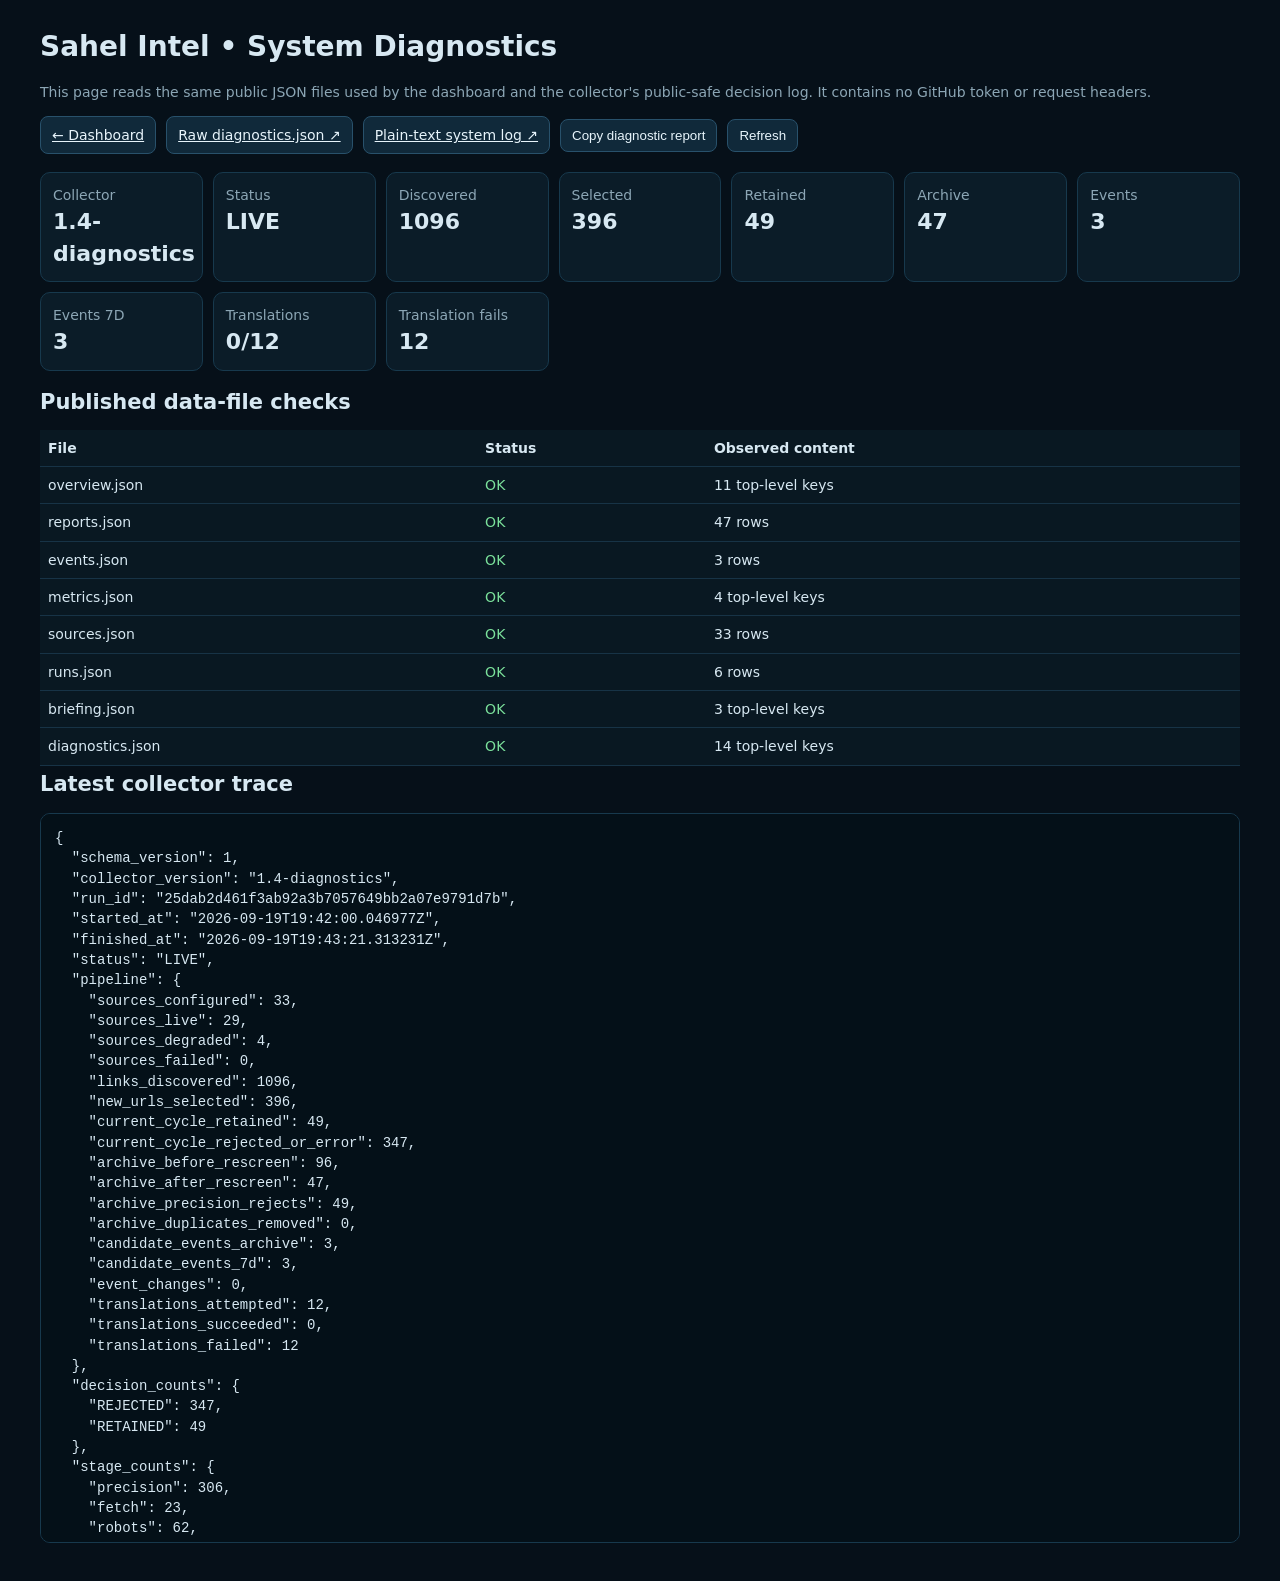
==== diagnostics.html @ 3142cd82 "Update Sahel Intel live dashboard" ====
<!doctype html>
<html lang="en">
<head>
  <meta charset="utf-8">
  <meta name="viewport" content="width=device-width,initial-scale=1">
  <title>Sahel Intel Diagnostics</title>
  <style>
    body{margin:0;background:#061019;color:#d7e8f2;font:14px/1.45 system-ui,-apple-system,Segoe UI,sans-serif}
    main{max-width:1200px;margin:auto;padding:24px}
    h1,h2{margin:.2rem 0 .8rem} a{color:#8ed0ff}
    .top{display:flex;gap:10px;flex-wrap:wrap;align-items:center;margin-bottom:18px}
    button,.pill{background:#10293a;color:#e7f4fb;border:1px solid #28516b;border-radius:8px;padding:8px 11px}
    button{cursor:pointer}.grid{display:grid;grid-template-columns:repeat(auto-fit,minmax(150px,1fr));gap:10px;margin:16px 0}
    .card{background:#0b1c28;border:1px solid #17394d;border-radius:10px;padding:12px}.card span{display:block;color:#8ca6b5}.card strong{font-size:22px}
    table{width:100%;border-collapse:collapse;background:#091822}th,td{text-align:left;padding:8px;border-bottom:1px solid #173346;vertical-align:top}
    pre{white-space:pre-wrap;overflow-wrap:anywhere;background:#041018;border:1px solid #17394d;padding:14px;border-radius:10px;max-height:700px;overflow:auto}
    .ok{color:#7be09b}.bad{color:#ff8a8a}.muted{color:#8ca6b5}
  </style>
</head>
<body><main>
  <h1>Sahel Intel • System Diagnostics</h1>
  <p class="muted">This page reads the same public JSON files used by the dashboard and the collector's public-safe decision log. It contains no GitHub token or request headers.</p>
  <div class="top">
    <a class="pill" href="./">← Dashboard</a>
    <a class="pill" href="./data/diagnostics.json" target="_blank">Raw diagnostics.json ↗</a>
    <a class="pill" href="./data/system_log.txt" target="_blank">Plain-text system log ↗</a>
    <button id="copy">Copy diagnostic report</button>
    <button id="refresh">Refresh</button>
  </div>
  <div id="summary" class="grid"></div>
  <h2>Published data-file checks</h2>
  <table><thead><tr><th>File</th><th>Status</th><th>Observed content</th></tr></thead><tbody id="checks"></tbody></table>
  <h2>Latest collector trace</h2>
  <pre id="raw">Loading…</pre>
<script>
const files=['overview','reports','events','metrics','sources','runs','briefing','diagnostics'];
const esc=s=>String(s??'').replace(/[&<>'"]/g,c=>({'&':'&amp;','<':'&lt;','>':'&gt;',"'":'&#39;','"':'&quot;'}[c]));
let report='';
async function load(){
  const ts=Date.now();
  const results=await Promise.all(files.map(async name=>{
    try{
      const r=await fetch(`./data/${name}.json?ts=${ts}`,{cache:'no-store'});
      if(!r.ok)throw new Error(`HTTP ${r.status}`);
      const j=await r.json();
      const size=Array.isArray(j)?`${j.length} rows`:typeof j==='object'?`${Object.keys(j).length} top-level keys`:typeof j;
      return {name,ok:true,size,data:j};
    }catch(e){return {name,ok:false,size:e.message,data:null}}
  }));
  document.getElementById('checks').innerHTML=results.map(x=>`<tr><td>${esc(x.name)}.json</td><td class="${x.ok?'ok':'bad'}">${x.ok?'OK':'FAILED'}</td><td>${esc(x.size)}</td></tr>`).join('');
  const d=results.find(x=>x.name==='diagnostics')?.data;
  if(d){
    const p=d.pipeline||{};
    document.getElementById('summary').innerHTML=[
      ['Collector',d.collector_version],['Status',d.status],['Discovered',p.links_discovered],['Selected',p.new_urls_selected],
      ['Retained',p.current_cycle_retained],['Archive',p.archive_after_rescreen],['Events',p.candidate_events_archive],
      ['Events 7D',p.candidate_events_7d],['Translations',`${p.translations_succeeded}/${p.translations_attempted}`],
      ['Translation fails',p.translations_failed]
    ].map(([k,v])=>`<div class="card"><span>${esc(k)}</span><strong>${esc(v??'—')}</strong></div>`).join('');
    report=JSON.stringify(d,null,2);
    document.getElementById('raw').textContent=report;
  } else {
    report=results.map(x=>`${x.name}: ${x.ok?'OK':'FAILED '+x.size}`).join('\n');
    document.getElementById('raw').textContent=report;
  }
}
document.getElementById('copy').onclick=async()=>{await navigator.clipboard.writeText(report);document.getElementById('copy').textContent='Copied';setTimeout(()=>document.getElementById('copy').textContent='Copy diagnostic report',1200)};
document.getElementById('refresh').onclick=load;
load();
</script></main></body></html>
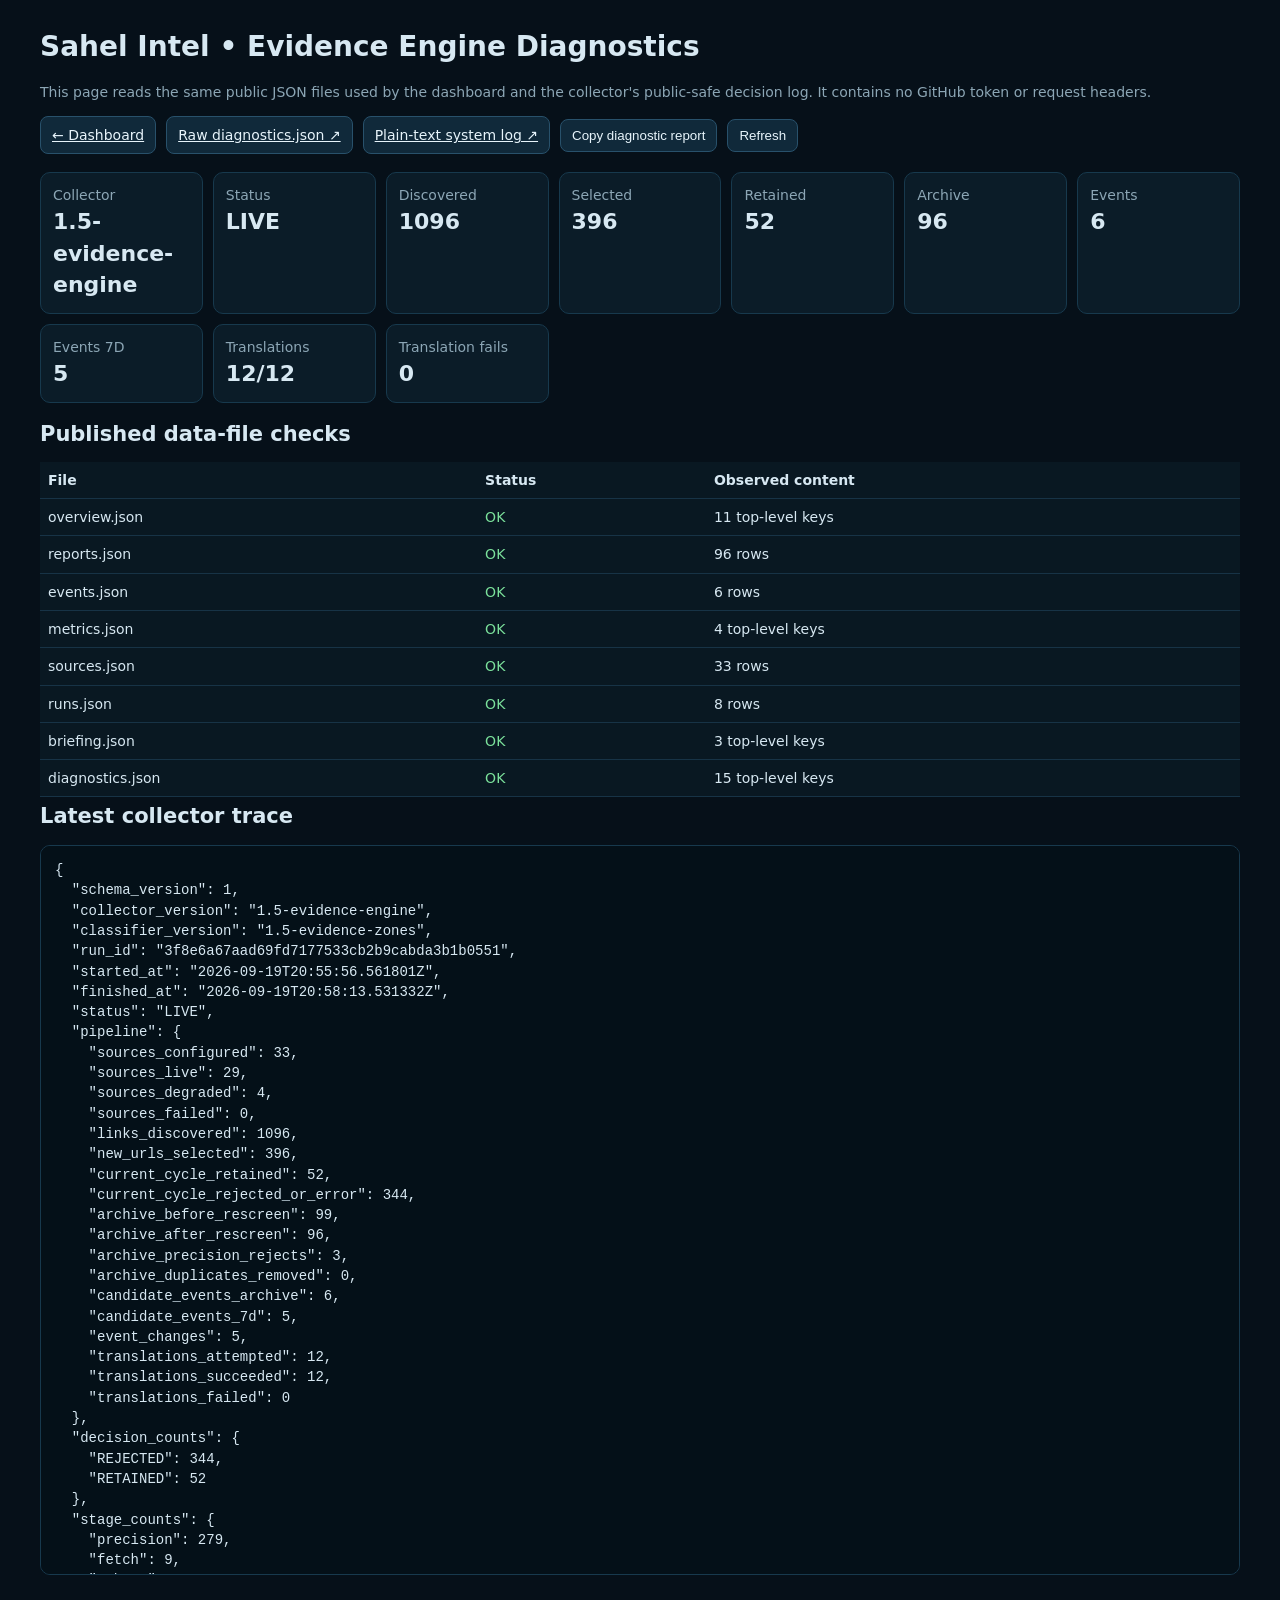
==== commit b0f16f12: "Update Sahel Intel live dashboard" ====
--- a/diagnostics.html
+++ b/diagnostics.html
@@ -18,7 +18,7 @@
   </style>
 </head>
 <body><main>
-  <h1>Sahel Intel • System Diagnostics</h1>
+  <h1>Sahel Intel • Evidence Engine Diagnostics</h1>
   <p class="muted">This page reads the same public JSON files used by the dashboard and the collector's public-safe decision log. It contains no GitHub token or request headers.</p>
   <div class="top">
     <a class="pill" href="./">← Dashboard</a>
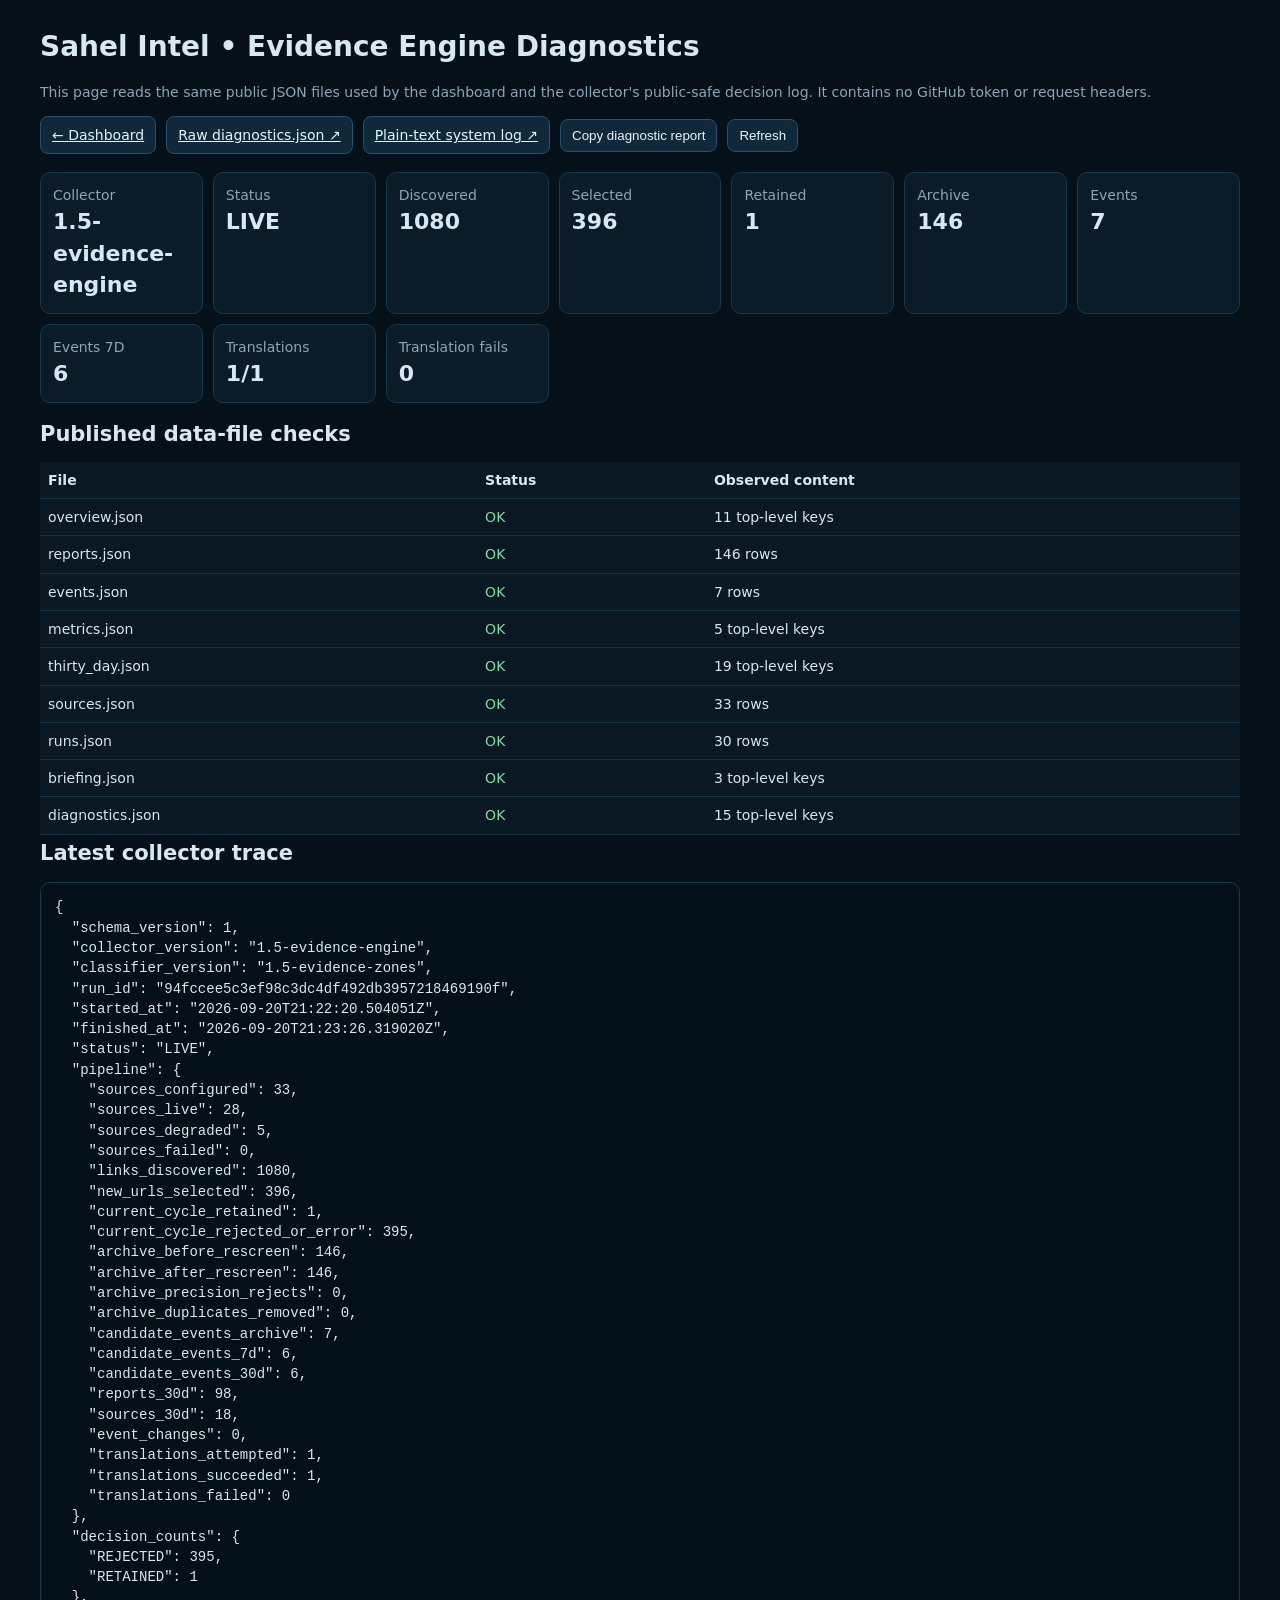
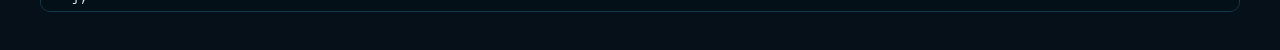
==== commit 21f3e5d0: "Update Sahel Intel live dashboard" ====
--- a/diagnostics.html
+++ b/diagnostics.html
@@ -33,7 +33,7 @@
   <h2>Latest collector trace</h2>
   <pre id="raw">Loading…</pre>
 <script>
-const files=['overview','reports','events','metrics','sources','runs','briefing','diagnostics'];
+const files=['overview','reports','events','metrics','thirty_day','sources','runs','briefing','diagnostics'];
 const esc=s=>String(s??'').replace(/[&<>'"]/g,c=>({'&':'&amp;','<':'&lt;','>':'&gt;',"'":'&#39;','"':'&quot;'}[c]));
 let report='';
 async function load(){
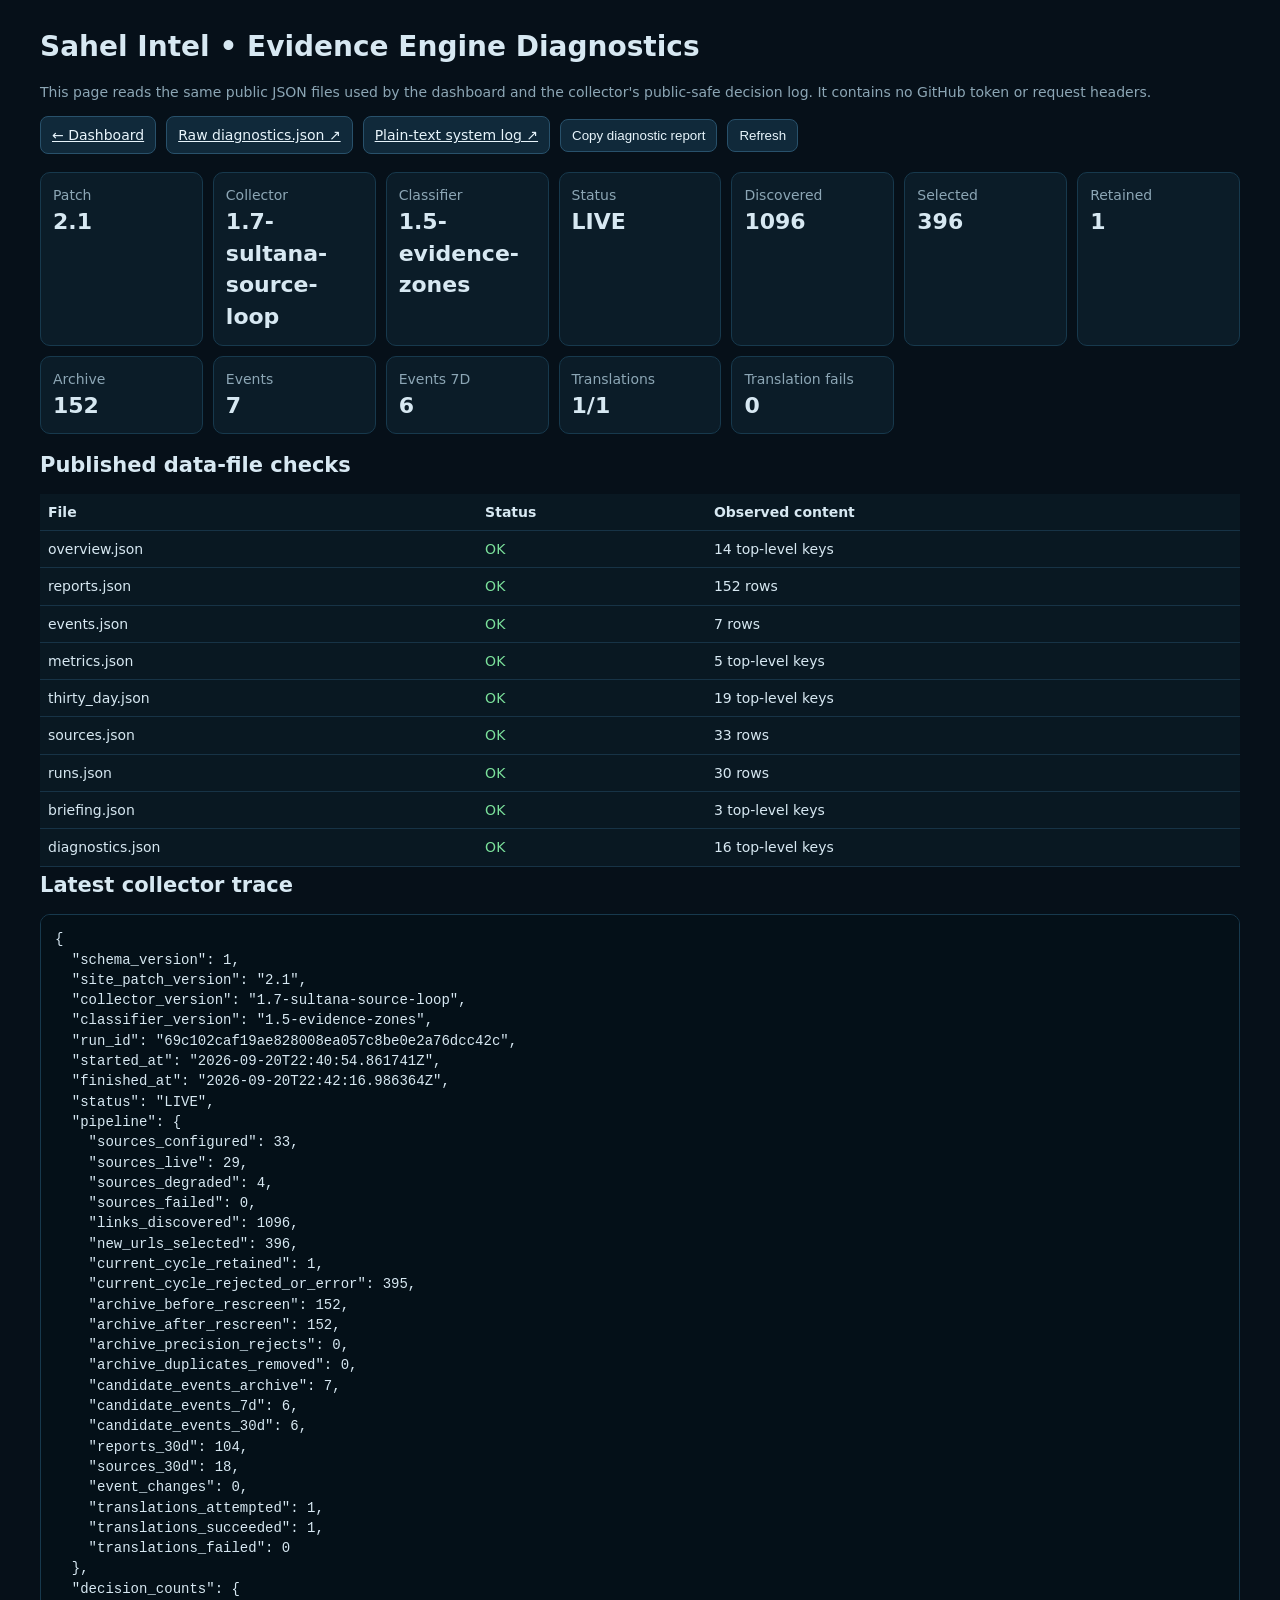
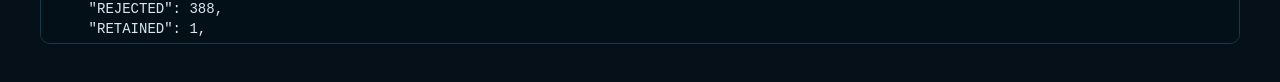
==== commit e9eaf5c5: "Update Sahel Intel live dashboard" ====
--- a/diagnostics.html
+++ b/diagnostics.html
@@ -52,7 +52,7 @@
   if(d){
     const p=d.pipeline||{};
     document.getElementById('summary').innerHTML=[
-      ['Collector',d.collector_version],['Status',d.status],['Discovered',p.links_discovered],['Selected',p.new_urls_selected],
+      ['Patch',d.site_patch_version||'—'],['Collector',d.collector_version],['Classifier',d.classifier_version||'—'],['Status',d.status],['Discovered',p.links_discovered],['Selected',p.new_urls_selected],
       ['Retained',p.current_cycle_retained],['Archive',p.archive_after_rescreen],['Events',p.candidate_events_archive],
       ['Events 7D',p.candidate_events_7d],['Translations',`${p.translations_succeeded}/${p.translations_attempted}`],
       ['Translation fails',p.translations_failed]
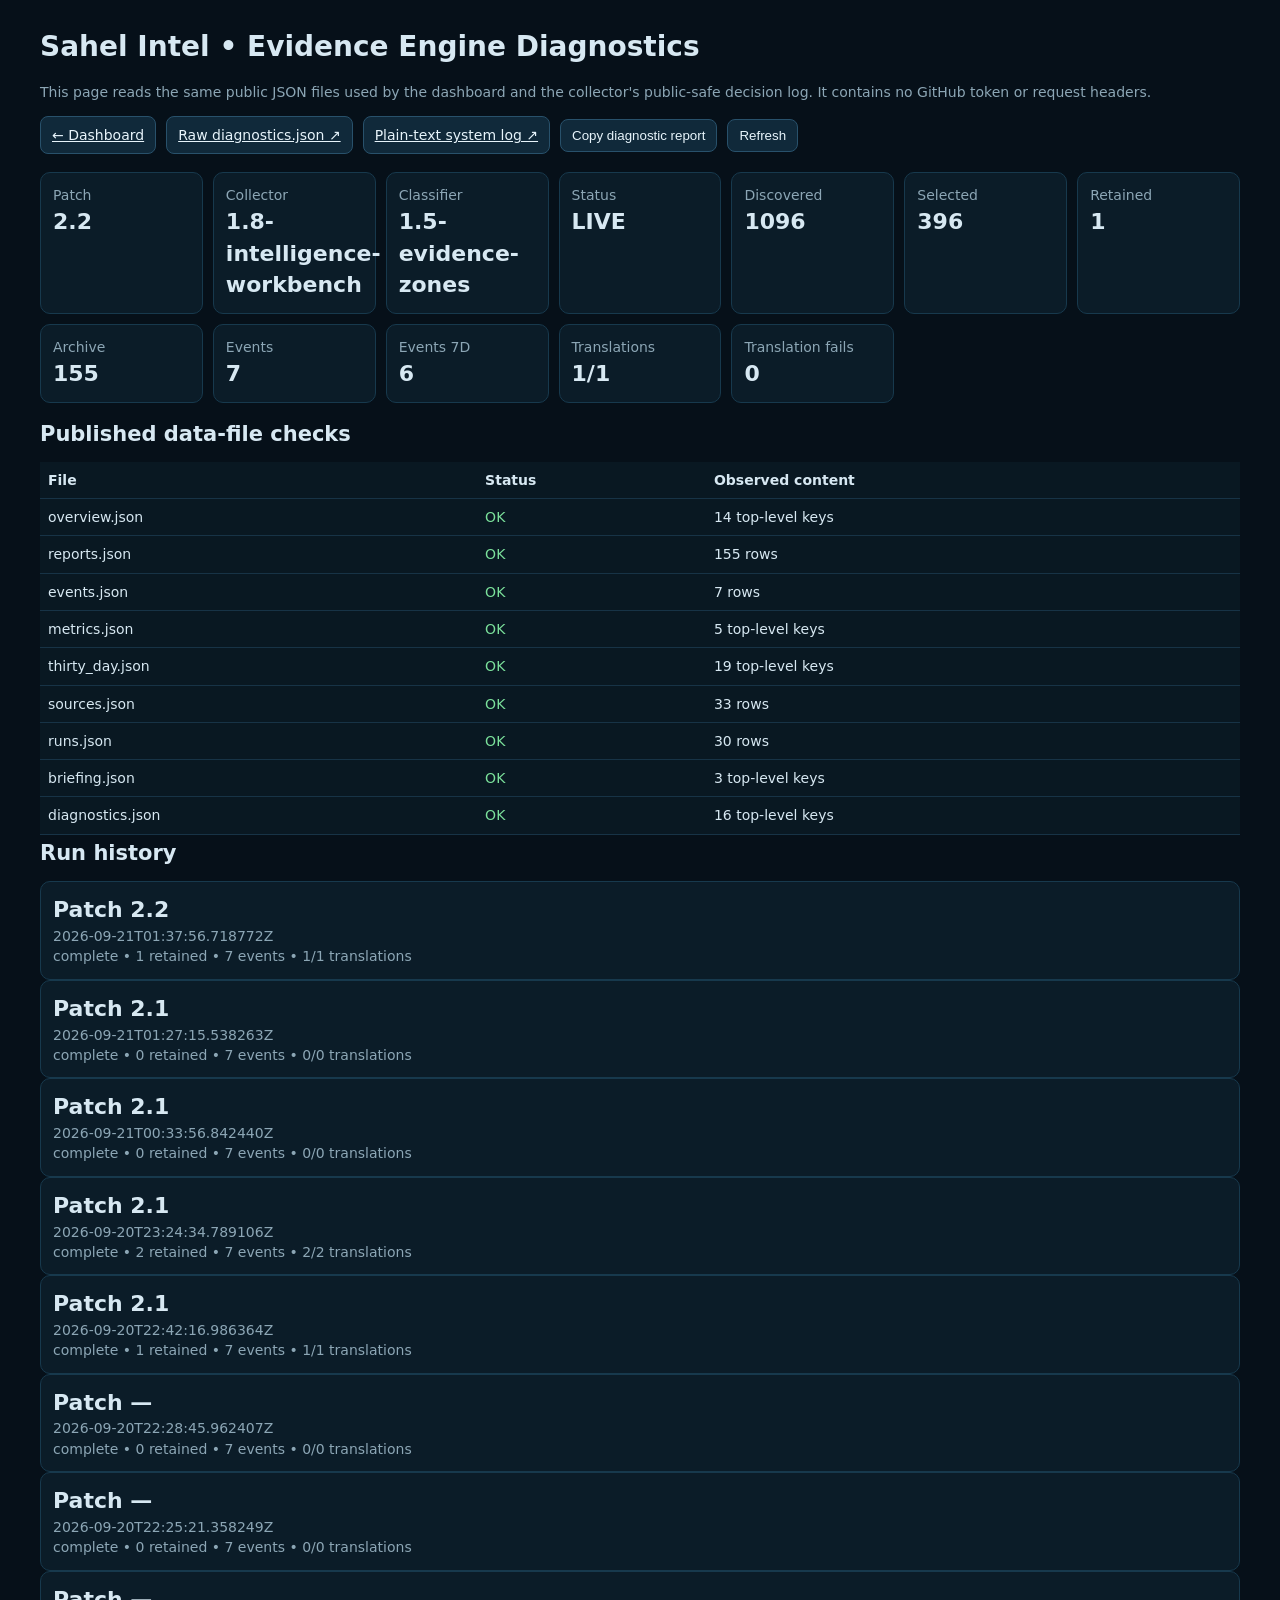
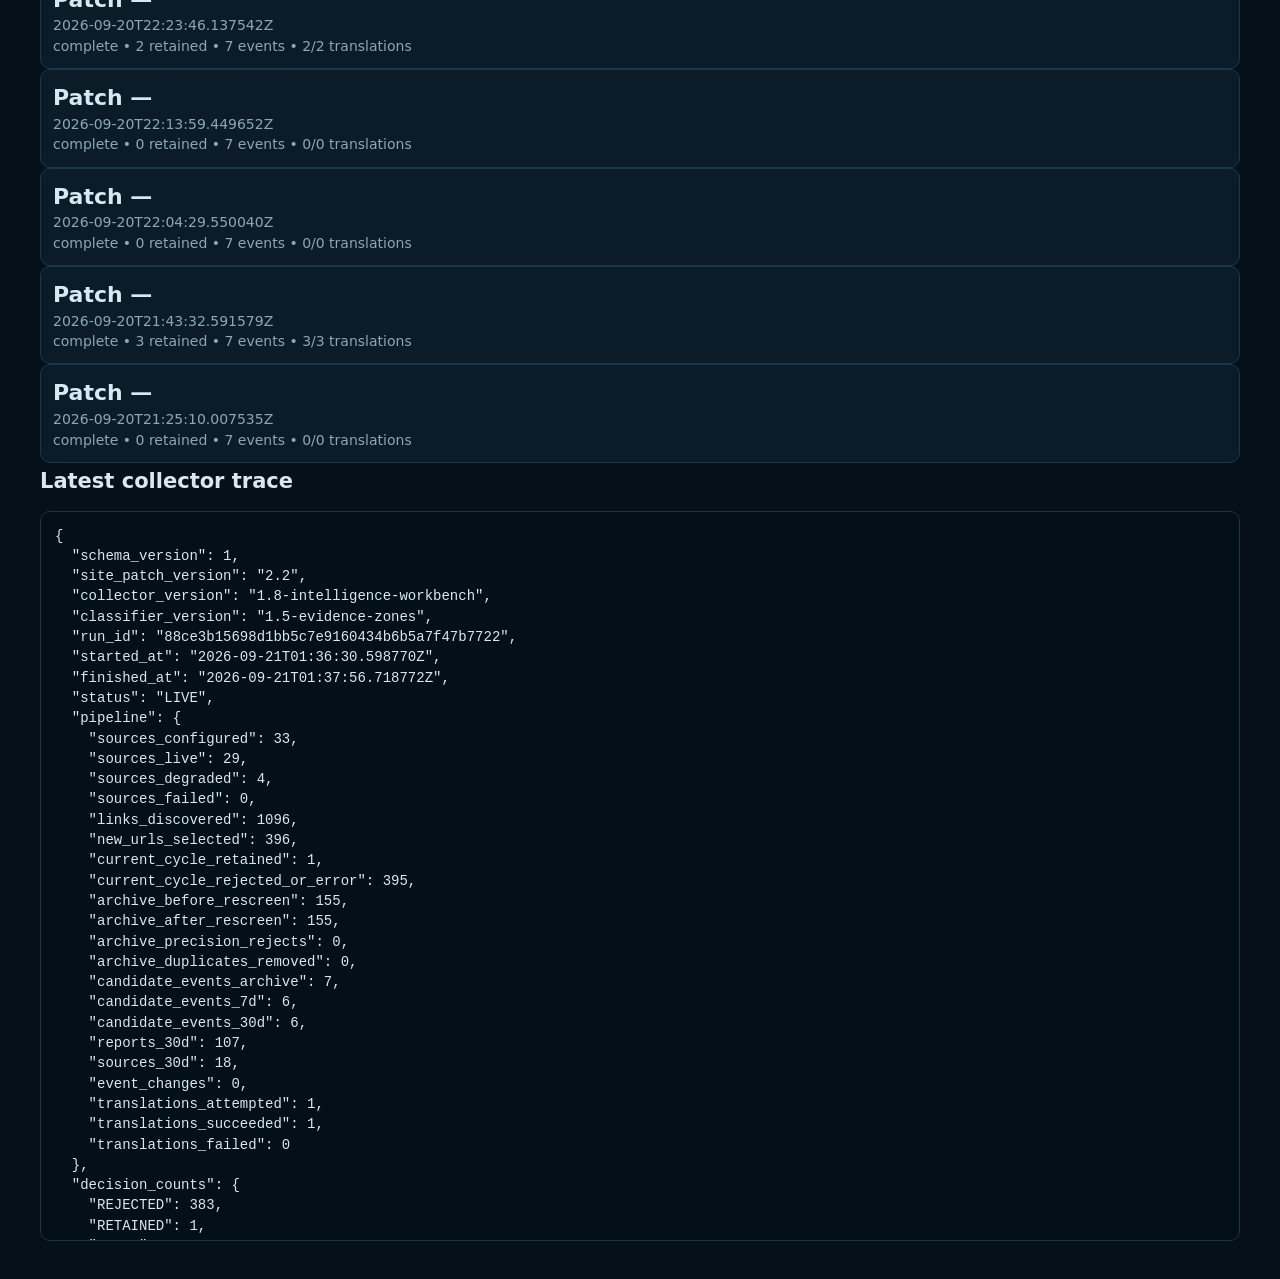
==== commit 1144a853: "Update Sahel Intel live dashboard" ====
--- a/diagnostics.html
+++ b/diagnostics.html
@@ -30,7 +30,7 @@
   <div id="summary" class="grid"></div>
   <h2>Published data-file checks</h2>
   <table><thead><tr><th>File</th><th>Status</th><th>Observed content</th></tr></thead><tbody id="checks"></tbody></table>
-  <h2>Latest collector trace</h2>
+  <h2>Run history</h2><div id="history"></div><h2>Latest collector trace</h2>
   <pre id="raw">Loading…</pre>
 <script>
 const files=['overview','reports','events','metrics','thirty_day','sources','runs','briefing','diagnostics'];
@@ -48,7 +48,7 @@
     }catch(e){return {name,ok:false,size:e.message,data:null}}
   }));
   document.getElementById('checks').innerHTML=results.map(x=>`<tr><td>${esc(x.name)}.json</td><td class="${x.ok?'ok':'bad'}">${x.ok?'OK':'FAILED'}</td><td>${esc(x.size)}</td></tr>`).join('');
-  const d=results.find(x=>x.name==='diagnostics')?.data;
+  const d=results.find(x=>x.name==='diagnostics')?.data; const runs=results.find(x=>x.name==='runs')?.data||[]; document.getElementById('history').innerHTML=(runs||[]).slice(0,12).map(r=>`<div class="card"><strong>Patch ${esc(r.site_patch_version||'—')}</strong><span>${esc(r.finished_at||'')}</span><span>${esc(r.status||'')} • ${esc(r.documents_retained??0)} retained • ${esc(r.candidate_events_archive??0)} events • ${esc(r.translations??0)}/${esc(r.translations_attempted??0)} translations</span></div>`).join('')||'<p class="muted">No run history yet.</p>'; 
   if(d){
     const p=d.pipeline||{};
     document.getElementById('summary').innerHTML=[
